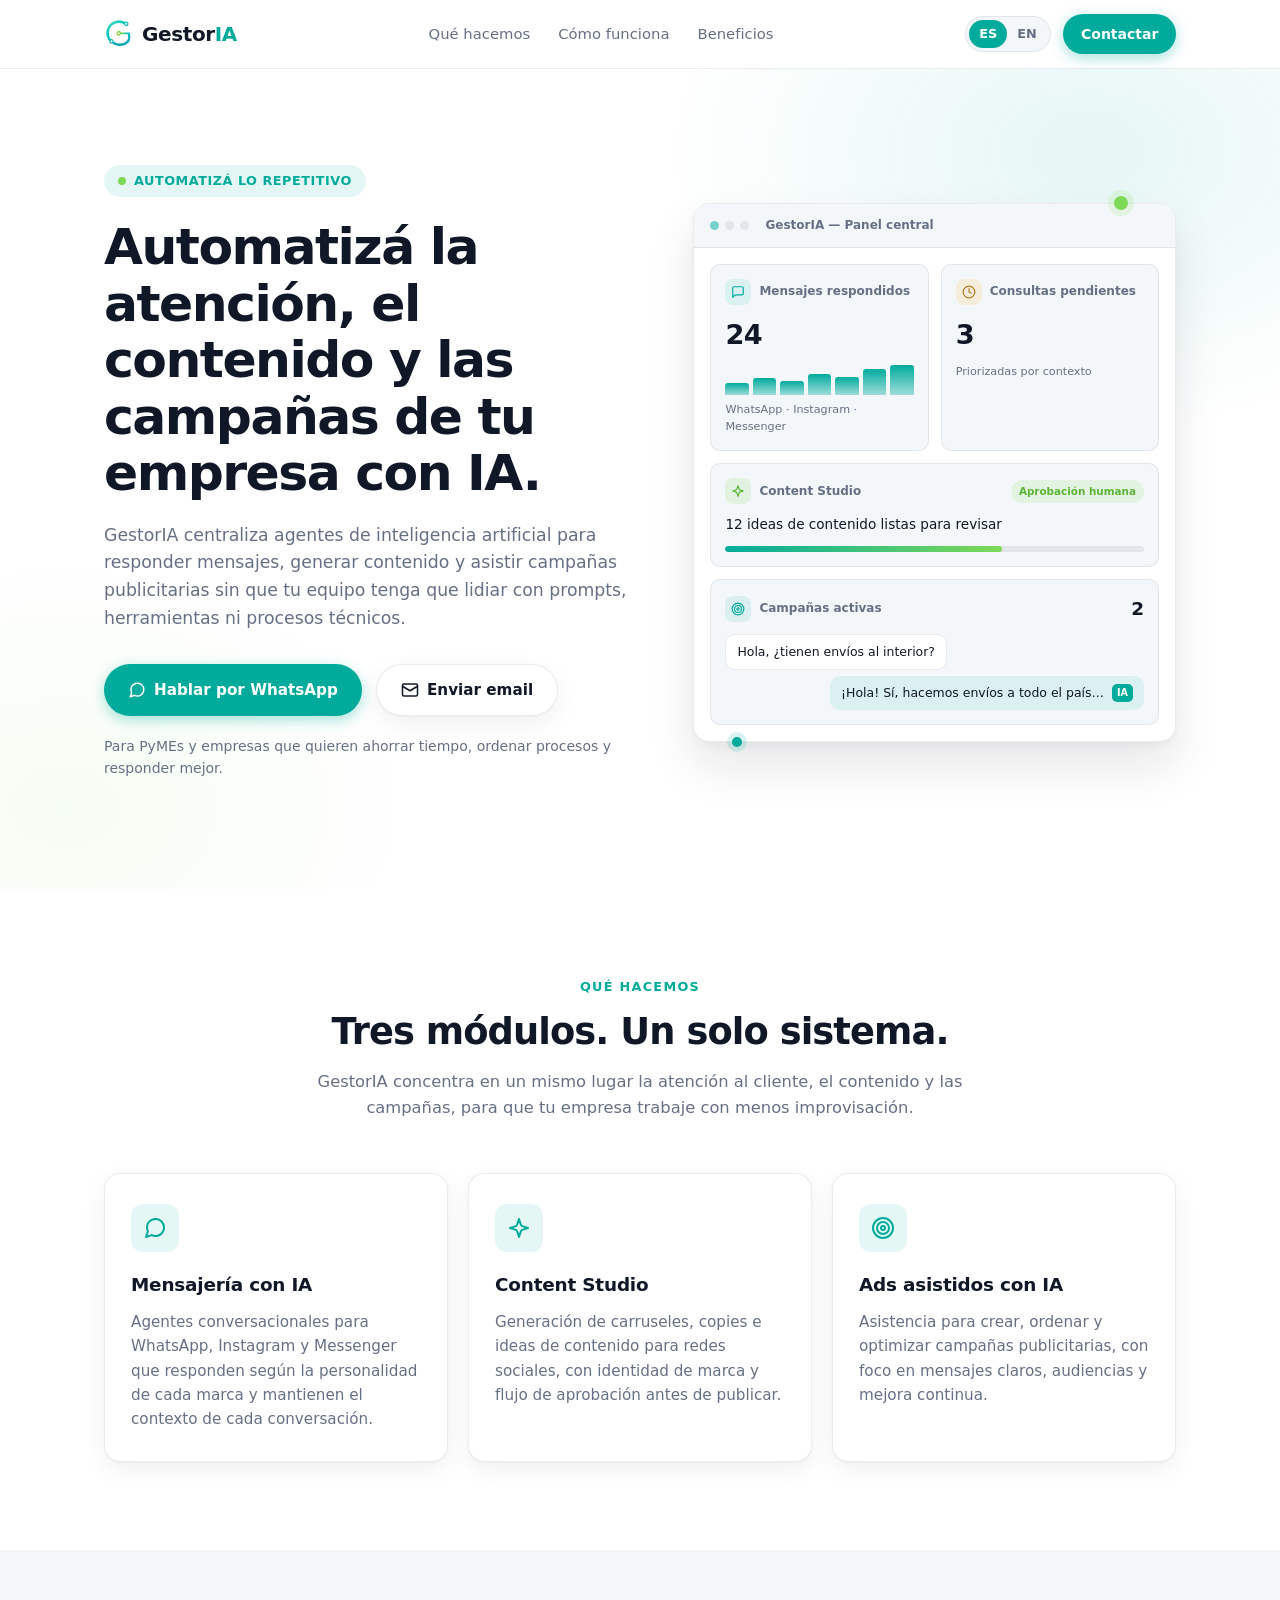
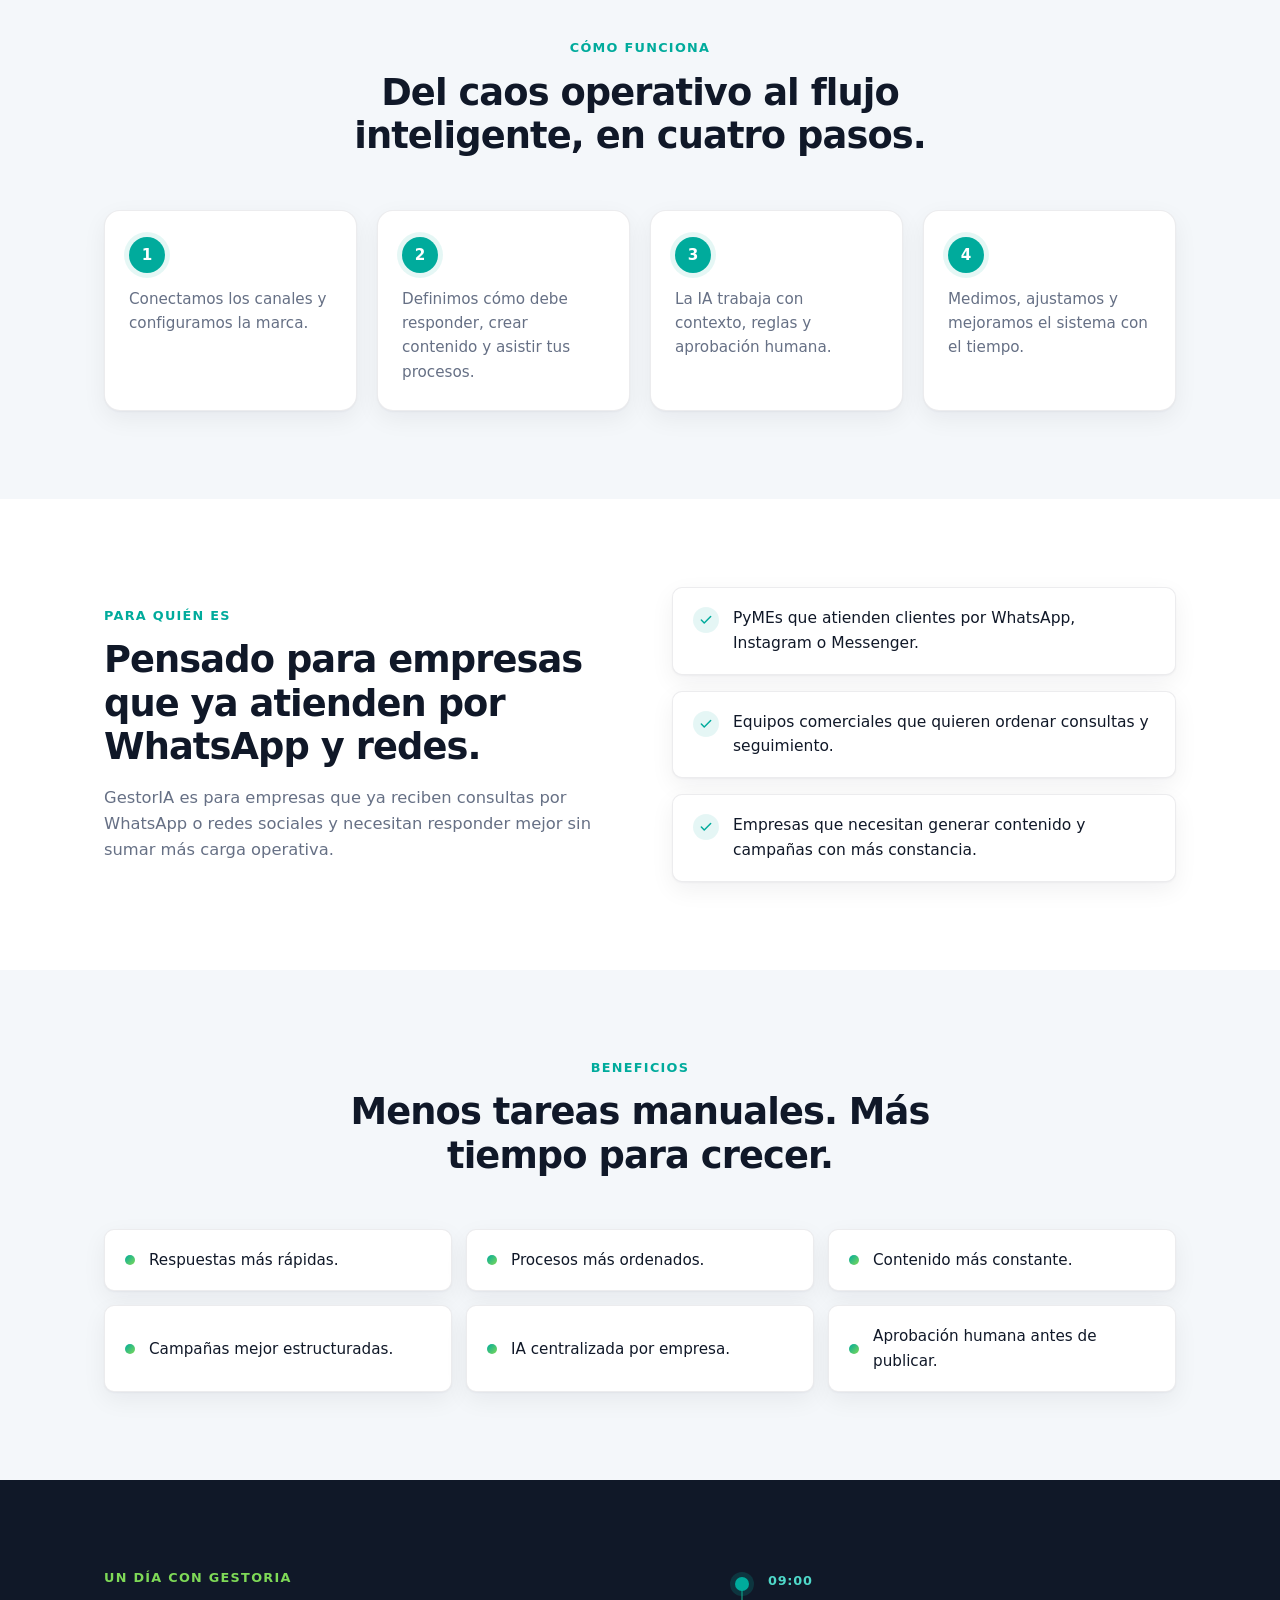
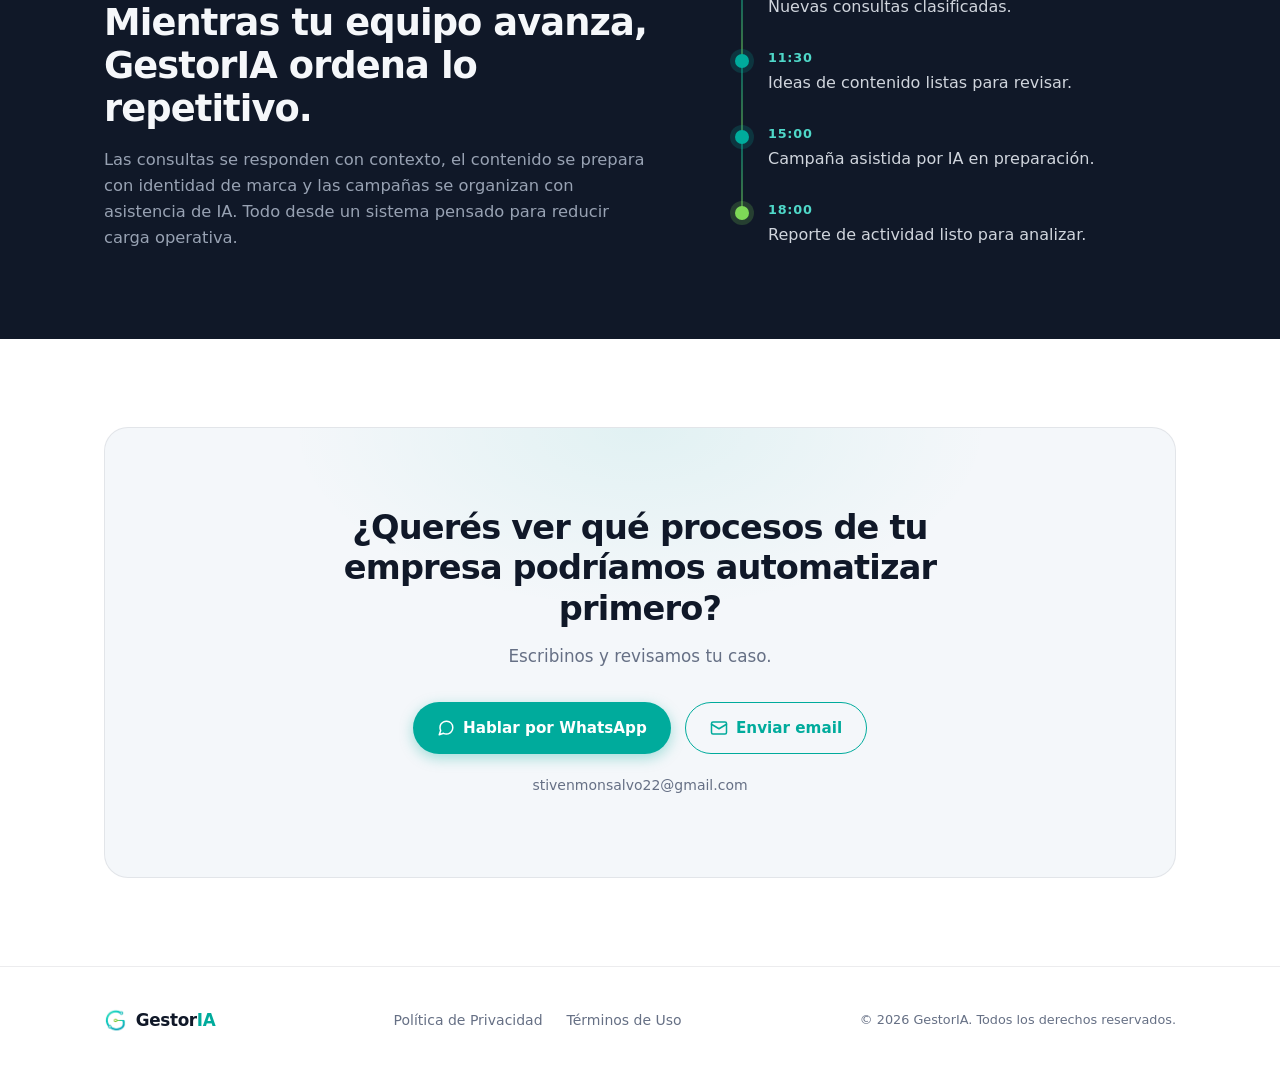
==== index.html @ f361dde5 "Add GestorIA bilingual landing page Static ES/EN site with hero dashboard mockup, three-pillar overv" ====
<!DOCTYPE html>
<html lang="es">
<head>
  <meta charset="UTF-8">
  <meta name="viewport" content="width=device-width, initial-scale=1.0">
  <meta http-equiv="Content-Security-Policy" content="default-src 'self'; script-src 'self'; style-src 'self' 'unsafe-inline' https://fonts.googleapis.com; font-src 'self' https://fonts.gstatic.com; img-src 'self' data:; connect-src 'self'; frame-ancestors 'none'; base-uri 'self'; form-action 'none'; upgrade-insecure-requests;">
  <title>GestorIA — Automatización e IA para empresas</title>
  <meta name="description" content="GestorIA centraliza agentes de inteligencia artificial para responder mensajes, generar contenido y asistir campañas publicitarias de tu empresa.">
  <meta name="color-scheme" content="light dark">
  <meta name="theme-color" content="#FFFFFF" media="(prefers-color-scheme: light)">
  <meta name="theme-color" content="#101828" media="(prefers-color-scheme: dark)">
  <meta property="og:title" content="GestorIA — Automatización e IA para empresas">
  <meta property="og:description" content="Automatizá la atención, el contenido y las campañas de tu empresa con IA.">
  <meta property="og:type" content="website">
  <link rel="icon" type="image/png" href="assets/logo-gestoria.png">
  <link rel="preconnect" href="https://fonts.googleapis.com">
  <link rel="preconnect" href="https://fonts.gstatic.com" crossorigin>
  <link rel="stylesheet" href="https://fonts.googleapis.com/css2?family=Inter:wght@400;500;600;700;800&display=swap">
  <link rel="stylesheet" href="assets/styles.css">
</head>
<body>

  <!-- ============ HEADER ============ -->
  <header class="site-header">
    <div class="container header-inner">
      <a href="#" class="brand" aria-label="GestorIA — inicio">
        <img src="assets/logo-gestoria.png" alt="" class="brand-mark" width="28" height="36">
        <span class="brand-name">Gestor<span class="brand-accent">IA</span></span>
      </a>

      <nav class="main-nav" aria-label="Principal">
        <a href="#que-hacemos" data-i18n="nav.what">Qué hacemos</a>
        <a href="#como-funciona" data-i18n="nav.how">Cómo funciona</a>
        <a href="#beneficios" data-i18n="nav.benefits">Beneficios</a>
      </nav>

      <div class="header-actions">
        <div class="lang-switch" role="group" aria-label="Idioma">
          <button type="button" class="lang-btn is-active" data-lang="es" aria-pressed="true">ES</button>
          <button type="button" class="lang-btn" data-lang="en" aria-pressed="false">EN</button>
        </div>
        <a class="btn btn-primary btn-sm" target="_blank" rel="noopener noreferrer"
           href="https://wa.me/549XXXXXXXXXX?text=Hola%20GestorIA%2C%20quiero%20automatizar%20procesos%20de%20mi%20empresa."
           data-i18n="header.cta">Contactar</a>
      </div>
    </div>
  </header>

  <main>
    <!-- ============ HERO ============ -->
    <section class="hero">
      <div class="hero-bg" aria-hidden="true"></div>
      <div class="container hero-grid">
        <div class="hero-copy">
          <p class="hero-badge">
            <span class="badge-dot" aria-hidden="true"></span>
            <span data-i18n="hero.badge">Automatizá lo repetitivo</span>
          </p>
          <h1 data-i18n="hero.title">Automatizá la atención, el contenido y las campañas de tu empresa con IA.</h1>
          <p class="hero-subtitle" data-i18n="hero.subtitle">GestorIA centraliza agentes de inteligencia artificial para responder mensajes, generar contenido y asistir campañas publicitarias sin que tu equipo tenga que lidiar con prompts, herramientas ni procesos técnicos.</p>
          <div class="hero-ctas">
            <a class="btn btn-primary" target="_blank" rel="noopener noreferrer"
               href="https://wa.me/549XXXXXXXXXX?text=Hola%20GestorIA%2C%20quiero%20automatizar%20procesos%20de%20mi%20empresa.">
              <svg class="btn-icon" viewBox="0 0 24 24" fill="none" stroke="currentColor" stroke-width="2" stroke-linecap="round" stroke-linejoin="round" aria-hidden="true"><path d="M21 11.5a8.38 8.38 0 0 1-.9 3.8 8.5 8.5 0 0 1-7.6 4.7 8.38 8.38 0 0 1-3.8-.9L3 21l1.9-5.7a8.38 8.38 0 0 1-.9-3.8 8.5 8.5 0 0 1 4.7-7.6 8.38 8.38 0 0 1 3.8-.9h.5a8.48 8.48 0 0 1 8 8v.5z"/></svg>
              <span data-i18n="hero.ctaWa">Hablar por WhatsApp</span>
            </a>
            <a class="btn btn-secondary" href="mailto:stivenmonsalvo22@gmail.com">
              <svg class="btn-icon" viewBox="0 0 24 24" fill="none" stroke="currentColor" stroke-width="2" stroke-linecap="round" stroke-linejoin="round" aria-hidden="true"><rect x="2" y="4" width="20" height="16" rx="2"/><path d="m22 7-10 6L2 7"/></svg>
              <span data-i18n="hero.ctaEmail">Enviar email</span>
            </a>
          </div>
          <p class="hero-micro" data-i18n="hero.micro">Para PyMEs y empresas que quieren ahorrar tiempo, ordenar procesos y responder mejor.</p>
        </div>

        <!-- Mockup original tipo dashboard -->
        <div class="hero-visual" aria-hidden="true">
          <div class="dashboard">
            <div class="dash-topbar">
              <span class="dash-dot"></span><span class="dash-dot"></span><span class="dash-dot"></span>
              <span class="dash-title" data-i18n="dash.title">GestorIA — Panel central</span>
            </div>
            <div class="dash-grid">
              <div class="dash-card">
                <div class="dash-card-head">
                  <span class="dash-icon dash-icon-teal">
                    <svg viewBox="0 0 24 24" fill="none" stroke="currentColor" stroke-width="2" stroke-linecap="round" stroke-linejoin="round"><path d="M21 15a2 2 0 0 1-2 2H7l-4 4V5a2 2 0 0 1 2-2h14a2 2 0 0 1 2 2z"/></svg>
                  </span>
                  <span class="dash-label" data-i18n="dash.messages">Mensajes respondidos</span>
                </div>
                <p class="dash-value">24</p>
                <div class="dash-bars">
                  <span></span><span></span><span></span><span></span><span></span><span></span><span></span>
                </div>
                <p class="dash-hint" data-i18n="dash.messagesHint">WhatsApp · Instagram · Messenger</p>
              </div>

              <div class="dash-card">
                <div class="dash-card-head">
                  <span class="dash-icon dash-icon-amber">
                    <svg viewBox="0 0 24 24" fill="none" stroke="currentColor" stroke-width="2" stroke-linecap="round" stroke-linejoin="round"><circle cx="12" cy="12" r="10"/><path d="M12 6v6l4 2"/></svg>
                  </span>
                  <span class="dash-label" data-i18n="dash.pending">Consultas pendientes</span>
                </div>
                <p class="dash-value">3</p>
                <p class="dash-hint" data-i18n="dash.pendingHint">Priorizadas por contexto</p>
              </div>

              <div class="dash-card dash-card-wide">
                <div class="dash-card-head">
                  <span class="dash-icon dash-icon-lime">
                    <svg viewBox="0 0 24 24" fill="none" stroke="currentColor" stroke-width="2" stroke-linecap="round" stroke-linejoin="round"><path d="M12 3l1.9 5.8a2 2 0 0 0 1.3 1.3L21 12l-5.8 1.9a2 2 0 0 0-1.3 1.3L12 21l-1.9-5.8a2 2 0 0 0-1.3-1.3L3 12l5.8-1.9a2 2 0 0 0 1.3-1.3z"/></svg>
                  </span>
                  <span class="dash-label">Content Studio</span>
                  <span class="dash-badge" data-i18n="dash.approval">Aprobación humana</span>
                </div>
                <p class="dash-line" data-i18n="dash.contentHint">12 ideas de contenido listas para revisar</p>
                <div class="dash-progress"><span></span></div>
              </div>

              <div class="dash-card dash-card-wide">
                <div class="dash-card-head">
                  <span class="dash-icon dash-icon-teal">
                    <svg viewBox="0 0 24 24" fill="none" stroke="currentColor" stroke-width="2" stroke-linecap="round" stroke-linejoin="round"><circle cx="12" cy="12" r="10"/><circle cx="12" cy="12" r="6"/><circle cx="12" cy="12" r="2"/></svg>
                  </span>
                  <span class="dash-label" data-i18n="dash.campaigns">Campañas activas</span>
                  <span class="dash-value-inline">2</span>
                </div>
                <div class="dash-chat">
                  <p class="chat-in" data-i18n="dash.chatIn">Hola, ¿tienen envíos al interior?</p>
                  <p class="chat-out"><span data-i18n="dash.chatOut">¡Hola! Sí, hacemos envíos a todo el país…</span> <span class="chat-tag">IA</span></p>
                </div>
              </div>
            </div>
          </div>
          <div class="hero-node hero-node-1"></div>
          <div class="hero-node hero-node-2"></div>
        </div>
      </div>
    </section>

    <!-- ============ QUÉ HACEMOS ============ -->
    <section class="section" id="que-hacemos">
      <div class="container">
        <div class="section-head reveal">
          <p class="eyebrow" data-i18n="what.eyebrow">Qué hacemos</p>
          <h2 data-i18n="what.title">Tres módulos. Un solo sistema.</h2>
          <p class="section-lead" data-i18n="what.lead">GestorIA concentra en un mismo lugar la atención al cliente, el contenido y las campañas, para que tu empresa trabaje con menos improvisación.</p>
        </div>
        <div class="cards-3">
          <article class="card reveal">
            <span class="card-icon">
              <svg viewBox="0 0 24 24" fill="none" stroke="currentColor" stroke-width="2" stroke-linecap="round" stroke-linejoin="round" aria-hidden="true"><path d="M21 11.5a8.38 8.38 0 0 1-.9 3.8 8.5 8.5 0 0 1-7.6 4.7 8.38 8.38 0 0 1-3.8-.9L3 21l1.9-5.7a8.38 8.38 0 0 1-.9-3.8 8.5 8.5 0 0 1 4.7-7.6 8.38 8.38 0 0 1 3.8-.9h.5a8.48 8.48 0 0 1 8 8v.5z"/></svg>
            </span>
            <h3 data-i18n="what.p1Title">Mensajería con IA</h3>
            <p data-i18n="what.p1Text">Agentes conversacionales para WhatsApp, Instagram y Messenger que responden según la personalidad de cada marca y mantienen el contexto de cada conversación.</p>
          </article>
          <article class="card reveal">
            <span class="card-icon">
              <svg viewBox="0 0 24 24" fill="none" stroke="currentColor" stroke-width="2" stroke-linecap="round" stroke-linejoin="round" aria-hidden="true"><path d="M12 3l1.9 5.8a2 2 0 0 0 1.3 1.3L21 12l-5.8 1.9a2 2 0 0 0-1.3 1.3L12 21l-1.9-5.8a2 2 0 0 0-1.3-1.3L3 12l5.8-1.9a2 2 0 0 0 1.3-1.3z"/></svg>
            </span>
            <h3>Content Studio</h3>
            <p data-i18n="what.p2Text">Generación de carruseles, copies e ideas de contenido para redes sociales, con identidad de marca y flujo de aprobación antes de publicar.</p>
          </article>
          <article class="card reveal">
            <span class="card-icon">
              <svg viewBox="0 0 24 24" fill="none" stroke="currentColor" stroke-width="2" stroke-linecap="round" stroke-linejoin="round" aria-hidden="true"><circle cx="12" cy="12" r="10"/><circle cx="12" cy="12" r="6"/><circle cx="12" cy="12" r="2"/></svg>
            </span>
            <h3 data-i18n="what.p3Title">Ads asistidos con IA</h3>
            <p data-i18n="what.p3Text">Asistencia para crear, ordenar y optimizar campañas publicitarias, con foco en mensajes claros, audiencias y mejora continua.</p>
          </article>
        </div>
      </div>
    </section>

    <!-- ============ CÓMO FUNCIONA ============ -->
    <section class="section section-alt" id="como-funciona">
      <div class="container">
        <div class="section-head reveal">
          <p class="eyebrow" data-i18n="how.eyebrow">Cómo funciona</p>
          <h2 data-i18n="how.title">Del caos operativo al flujo inteligente, en cuatro pasos.</h2>
        </div>
        <ol class="steps">
          <li class="step reveal">
            <span class="step-num">1</span>
            <p data-i18n="how.s1">Conectamos los canales y configuramos la marca.</p>
          </li>
          <li class="step reveal">
            <span class="step-num">2</span>
            <p data-i18n="how.s2">Definimos cómo debe responder, crear contenido y asistir tus procesos.</p>
          </li>
          <li class="step reveal">
            <span class="step-num">3</span>
            <p data-i18n="how.s3">La IA trabaja con contexto, reglas y aprobación humana.</p>
          </li>
          <li class="step reveal">
            <span class="step-num">4</span>
            <p data-i18n="how.s4">Medimos, ajustamos y mejoramos el sistema con el tiempo.</p>
          </li>
        </ol>
      </div>
    </section>

    <!-- ============ PARA QUIÉN ES ============ -->
    <section class="section" id="para-quien">
      <div class="container who-grid">
        <div class="section-head section-head-left reveal">
          <p class="eyebrow" data-i18n="who.eyebrow">Para quién es</p>
          <h2 data-i18n="who.title">Pensado para empresas que ya atienden por WhatsApp y redes.</h2>
          <p class="section-lead-left" data-i18n="who.lead">GestorIA es para empresas que ya reciben consultas por WhatsApp o redes sociales y necesitan responder mejor sin sumar más carga operativa.</p>
        </div>
        <ul class="check-list reveal">
          <li>
            <span class="check-icon" aria-hidden="true">
              <svg viewBox="0 0 24 24" fill="none" stroke="currentColor" stroke-width="2.5" stroke-linecap="round" stroke-linejoin="round"><path d="M20 6 9 17l-5-5"/></svg>
            </span>
            <span data-i18n="who.b1">PyMEs que atienden clientes por WhatsApp, Instagram o Messenger.</span>
          </li>
          <li>
            <span class="check-icon" aria-hidden="true">
              <svg viewBox="0 0 24 24" fill="none" stroke="currentColor" stroke-width="2.5" stroke-linecap="round" stroke-linejoin="round"><path d="M20 6 9 17l-5-5"/></svg>
            </span>
            <span data-i18n="who.b2">Equipos comerciales que quieren ordenar consultas y seguimiento.</span>
          </li>
          <li>
            <span class="check-icon" aria-hidden="true">
              <svg viewBox="0 0 24 24" fill="none" stroke="currentColor" stroke-width="2.5" stroke-linecap="round" stroke-linejoin="round"><path d="M20 6 9 17l-5-5"/></svg>
            </span>
            <span data-i18n="who.b3">Empresas que necesitan generar contenido y campañas con más constancia.</span>
          </li>
        </ul>
      </div>
    </section>

    <!-- ============ BENEFICIOS ============ -->
    <section class="section section-alt" id="beneficios">
      <div class="container">
        <div class="section-head reveal">
          <p class="eyebrow" data-i18n="ben.eyebrow">Beneficios</p>
          <h2 data-i18n="ben.title">Menos tareas manuales. Más tiempo para crecer.</h2>
        </div>
        <div class="benefits-grid">
          <div class="benefit reveal"><span class="benefit-dot"></span><p data-i18n="ben.b1">Respuestas más rápidas.</p></div>
          <div class="benefit reveal"><span class="benefit-dot"></span><p data-i18n="ben.b2">Procesos más ordenados.</p></div>
          <div class="benefit reveal"><span class="benefit-dot"></span><p data-i18n="ben.b3">Contenido más constante.</p></div>
          <div class="benefit reveal"><span class="benefit-dot"></span><p data-i18n="ben.b4">Campañas mejor estructuradas.</p></div>
          <div class="benefit reveal"><span class="benefit-dot"></span><p data-i18n="ben.b5">IA centralizada por empresa.</p></div>
          <div class="benefit reveal"><span class="benefit-dot"></span><p data-i18n="ben.b6">Aprobación humana antes de publicar.</p></div>
        </div>
      </div>
    </section>

    <!-- ============ UN DÍA CON GESTORIA ============ -->
    <section class="section section-dark" id="un-dia">
      <div class="container day-grid">
        <div class="section-head section-head-left reveal">
          <p class="eyebrow eyebrow-light" data-i18n="day.eyebrow">Un día con GestorIA</p>
          <h2 data-i18n="day.title">Mientras tu equipo avanza, GestorIA ordena lo repetitivo.</h2>
          <p class="section-lead-left" data-i18n="day.text">Las consultas se responden con contexto, el contenido se prepara con identidad de marca y las campañas se organizan con asistencia de IA. Todo desde un sistema pensado para reducir carga operativa.</p>
        </div>
        <ol class="timeline reveal">
          <li class="timeline-item">
            <span class="timeline-node" aria-hidden="true"></span>
            <span class="timeline-time">09:00</span>
            <p data-i18n="day.t1">Nuevas consultas clasificadas.</p>
          </li>
          <li class="timeline-item">
            <span class="timeline-node" aria-hidden="true"></span>
            <span class="timeline-time">11:30</span>
            <p data-i18n="day.t2">Ideas de contenido listas para revisar.</p>
          </li>
          <li class="timeline-item">
            <span class="timeline-node" aria-hidden="true"></span>
            <span class="timeline-time">15:00</span>
            <p data-i18n="day.t3">Campaña asistida por IA en preparación.</p>
          </li>
          <li class="timeline-item">
            <span class="timeline-node timeline-node-lime" aria-hidden="true"></span>
            <span class="timeline-time">18:00</span>
            <p data-i18n="day.t4">Reporte de actividad listo para analizar.</p>
          </li>
        </ol>
      </div>
    </section>

    <!-- ============ CONTACTO ============ -->
    <section class="section" id="contacto">
      <div class="container">
        <div class="contact-card reveal">
          <h2 data-i18n="contact.title">¿Querés ver qué procesos de tu empresa podríamos automatizar primero?</h2>
          <p class="contact-text" data-i18n="contact.text">Escribinos y revisamos tu caso.</p>
          <div class="hero-ctas contact-ctas">
            <a class="btn btn-primary" target="_blank" rel="noopener noreferrer"
               href="https://wa.me/549XXXXXXXXXX?text=Hola%20GestorIA%2C%20quiero%20automatizar%20procesos%20de%20mi%20empresa.">
              <svg class="btn-icon" viewBox="0 0 24 24" fill="none" stroke="currentColor" stroke-width="2" stroke-linecap="round" stroke-linejoin="round" aria-hidden="true"><path d="M21 11.5a8.38 8.38 0 0 1-.9 3.8 8.5 8.5 0 0 1-7.6 4.7 8.38 8.38 0 0 1-3.8-.9L3 21l1.9-5.7a8.38 8.38 0 0 1-.9-3.8 8.5 8.5 0 0 1 4.7-7.6 8.38 8.38 0 0 1 3.8-.9h.5a8.48 8.48 0 0 1 8 8v.5z"/></svg>
              <span data-i18n="contact.wa">Hablar por WhatsApp</span>
            </a>
            <a class="btn btn-outline" href="mailto:stivenmonsalvo22@gmail.com">
              <svg class="btn-icon" viewBox="0 0 24 24" fill="none" stroke="currentColor" stroke-width="2" stroke-linecap="round" stroke-linejoin="round" aria-hidden="true"><rect x="2" y="4" width="20" height="16" rx="2"/><path d="m22 7-10 6L2 7"/></svg>
              <span data-i18n="contact.email">Enviar email</span>
            </a>
          </div>
          <p class="contact-mail">stivenmonsalvo22@gmail.com</p>
        </div>
      </div>
    </section>
  </main>

  <!-- ============ FOOTER ============ -->
  <footer class="site-footer">
    <div class="container footer-inner">
      <a href="#" class="brand brand-footer" aria-label="GestorIA — inicio">
        <img src="assets/logo-gestoria.png" alt="" class="brand-mark" width="22" height="28">
        <span class="brand-name">Gestor<span class="brand-accent">IA</span></span>
      </a>
      <nav class="footer-links" aria-label="Legal">
        <a href="privacidad/" data-i18n="footer.privacy" data-href-es="privacidad/" data-href-en="privacy/">Política de Privacidad</a>
        <a href="terminos/" data-i18n="footer.terms" data-href-es="terminos/" data-href-en="terms/">Términos de Uso</a>
      </nav>
      <p class="footer-copy">© <span id="year">2026</span> GestorIA. <span data-i18n="footer.rights">Todos los derechos reservados.</span></p>
    </div>
  </footer>

  <script src="assets/script.js"></script>
</body>
</html>
---- assets/styles.css ----
/* ==========================================================================
   GestorIA — Landing
   Colores de marca:
   Turquesa IA #00AB9C · Azul noche #101828 · Verde lima #7ED957
   Blanco #FFFFFF · Gris tecnológico #F4F7FA · Gris medio #667085
   ========================================================================== */

:root {
  --teal: #00AB9C;
  --teal-strong: #00958A;
  --teal-soft: rgba(0, 171, 156, 0.10);
  --night: #101828;
  --lime: #7ED957;
  --white: #FFFFFF;
  --gray-tech: #F4F7FA;
  --gray-mid: #667085;

  --bg: var(--white);
  --bg-alt: var(--gray-tech);
  --surface: var(--white);
  --surface-raised: var(--white);
  --text: var(--night);
  --text-secondary: var(--gray-mid);
  --border: rgba(16, 24, 40, 0.08);
  --shadow: 0 1px 2px rgba(16, 24, 40, 0.04), 0 8px 24px rgba(16, 24, 40, 0.06);
  --shadow-lg: 0 4px 8px rgba(16, 24, 40, 0.04), 0 24px 48px rgba(16, 24, 40, 0.10);
  --header-bg: rgba(255, 255, 255, 0.85);

  --radius: 16px;
  --radius-sm: 10px;
  --font: "Inter", ui-sans-serif, system-ui, -apple-system, BlinkMacSystemFont, "Segoe UI", sans-serif;
}

@media (prefers-color-scheme: dark) {
  :root {
    --bg: #0C1220;
    --bg-alt: #101828;
    --surface: #16203A;
    --surface-raised: #1A2542;
    --text: #F5F7FA;
    --text-secondary: #98A2B3;
    --border: rgba(255, 255, 255, 0.08);
    --shadow: 0 1px 2px rgba(0, 0, 0, 0.3), 0 8px 24px rgba(0, 0, 0, 0.35);
    --shadow-lg: 0 4px 8px rgba(0, 0, 0, 0.3), 0 24px 48px rgba(0, 0, 0, 0.45);
    --header-bg: rgba(12, 18, 32, 0.85);
    --teal-soft: rgba(0, 171, 156, 0.16);
  }
}

/* ============ Reset ============ */
*, *::before, *::after { box-sizing: border-box; }
html { scroll-behavior: smooth; }
body {
  margin: 0;
  font-family: var(--font);
  font-size: 16px;
  line-height: 1.6;
  color: var(--text);
  background: var(--bg);
  -webkit-font-smoothing: antialiased;
  text-rendering: optimizeLegibility;
}
img { max-width: 100%; display: block; }
a { color: inherit; }
h1, h2, h3, p, ul, ol { margin: 0; }
ul, ol { padding: 0; list-style: none; }
button { font: inherit; }

.container {
  width: 100%;
  max-width: 1120px;
  margin: 0 auto;
  padding: 0 24px;
}

/* ============ Header ============ */
.site-header {
  position: sticky;
  top: 0;
  z-index: 50;
  background: var(--header-bg);
  -webkit-backdrop-filter: blur(12px);
  backdrop-filter: blur(12px);
  border-bottom: 1px solid var(--border);
}
.header-inner {
  display: flex;
  align-items: center;
  justify-content: space-between;
  gap: 16px;
  height: 68px;
}
.brand {
  display: inline-flex;
  align-items: center;
  gap: 10px;
  text-decoration: none;
}
.brand-mark { height: 36px; width: auto; }
.brand-footer .brand-mark { height: 28px; }
.brand-name {
  font-size: 1.25rem;
  font-weight: 800;
  letter-spacing: -0.02em;
  color: var(--text);
}
.brand-accent { color: var(--teal); }

.main-nav {
  display: none;
  gap: 28px;
}
.main-nav a {
  text-decoration: none;
  font-size: 0.925rem;
  font-weight: 500;
  color: var(--text-secondary);
  transition: color 0.2s ease;
}
.main-nav a:hover { color: var(--teal); }

.header-actions {
  display: flex;
  align-items: center;
  gap: 12px;
}

.lang-switch {
  display: inline-flex;
  border: 1px solid var(--border);
  border-radius: 999px;
  padding: 3px;
  background: var(--bg-alt);
}
.lang-btn {
  border: 0;
  background: transparent;
  color: var(--text-secondary);
  font-size: 0.8rem;
  font-weight: 600;
  padding: 4px 10px;
  border-radius: 999px;
  cursor: pointer;
  transition: background 0.2s ease, color 0.2s ease;
}
.lang-btn.is-active {
  background: var(--teal);
  color: #fff;
}
.lang-btn:not(.is-active):hover { color: var(--text); }

/* ============ Botones ============ */
.btn {
  display: inline-flex;
  align-items: center;
  justify-content: center;
  gap: 8px;
  padding: 13px 24px;
  border-radius: 999px;
  font-size: 0.95rem;
  font-weight: 600;
  text-decoration: none;
  transition: transform 0.2s ease, box-shadow 0.2s ease, background 0.2s ease, border-color 0.2s ease;
  will-change: transform;
}
.btn-icon { width: 18px; height: 18px; flex: none; }
.btn-sm { padding: 9px 18px; font-size: 0.875rem; }

.btn-primary {
  background: var(--teal);
  color: #fff;
  box-shadow: 0 4px 14px rgba(0, 171, 156, 0.35);
}
.btn-primary:hover {
  background: var(--teal-strong);
  transform: translateY(-2px);
  box-shadow: 0 8px 22px rgba(0, 171, 156, 0.42);
}
.btn-primary:active { transform: translateY(0); }

.btn-secondary {
  background: var(--surface);
  color: var(--text);
  border: 1px solid var(--border);
  box-shadow: var(--shadow);
}
.btn-secondary:hover {
  transform: translateY(-2px);
  border-color: var(--teal);
  color: var(--teal);
}

.btn-outline {
  background: transparent;
  color: var(--teal);
  border: 1.5px solid var(--teal);
}
.btn-outline:hover {
  background: var(--teal-soft);
  transform: translateY(-2px);
}

/* ============ Hero ============ */
.hero {
  position: relative;
  overflow: hidden;
  padding: 72px 0 88px;
}
.hero-bg {
  position: absolute;
  inset: 0;
  pointer-events: none;
  background:
    radial-gradient(600px 400px at 85% 10%, rgba(0, 171, 156, 0.10), transparent 70%),
    radial-gradient(500px 360px at 5% 90%, rgba(126, 217, 87, 0.07), transparent 70%);
}
.hero-grid {
  position: relative;
  display: grid;
  gap: 56px;
  align-items: center;
}
.hero-badge {
  display: inline-flex;
  align-items: center;
  gap: 8px;
  padding: 6px 14px;
  border-radius: 999px;
  background: var(--teal-soft);
  color: var(--teal);
  font-size: 0.8rem;
  font-weight: 600;
  letter-spacing: 0.04em;
  text-transform: uppercase;
  margin-bottom: 22px;
}
.badge-dot {
  width: 8px;
  height: 8px;
  border-radius: 50%;
  background: var(--lime);
  animation: pulse 2.4s ease-in-out infinite;
}
@keyframes pulse {
  0%, 100% { box-shadow: 0 0 0 0 rgba(126, 217, 87, 0.5); }
  50% { box-shadow: 0 0 0 6px rgba(126, 217, 87, 0); }
}

.hero h1 {
  font-size: clamp(2rem, 4.6vw, 3.15rem);
  font-weight: 800;
  line-height: 1.12;
  letter-spacing: -0.03em;
}
.hero-subtitle {
  margin-top: 20px;
  font-size: 1.08rem;
  color: var(--text-secondary);
  max-width: 56ch;
}
.hero-ctas {
  display: flex;
  flex-wrap: wrap;
  gap: 14px;
  margin-top: 32px;
}
.hero-micro {
  margin-top: 18px;
  font-size: 0.875rem;
  color: var(--text-secondary);
}

/* ---- Dashboard mockup ---- */
.hero-visual {
  position: relative;
  animation: floatIn 0.9s ease both 0.15s;
}
@keyframes floatIn {
  from { opacity: 0; transform: translateY(24px); }
  to { opacity: 1; transform: translateY(0); }
}
.dashboard {
  background: var(--surface);
  border: 1px solid var(--border);
  border-radius: var(--radius);
  box-shadow: var(--shadow-lg);
  overflow: hidden;
}
.dash-topbar {
  display: flex;
  align-items: center;
  gap: 6px;
  padding: 12px 16px;
  border-bottom: 1px solid var(--border);
  background: var(--bg-alt);
}
.dash-dot {
  width: 9px;
  height: 9px;
  border-radius: 50%;
  background: var(--border);
}
.dash-dot:first-child { background: rgba(0, 171, 156, 0.5); }
.dash-title {
  margin-left: 10px;
  font-size: 0.75rem;
  font-weight: 600;
  color: var(--text-secondary);
}
.dash-grid {
  display: grid;
  grid-template-columns: 1fr 1fr;
  gap: 12px;
  padding: 16px;
}
.dash-card {
  background: var(--bg-alt);
  border: 1px solid var(--border);
  border-radius: var(--radius-sm);
  padding: 14px;
}
.dash-card-wide { grid-column: 1 / -1; }
.dash-card-head {
  display: flex;
  align-items: center;
  gap: 8px;
}
.dash-icon {
  width: 26px;
  height: 26px;
  flex: none;
  display: inline-flex;
  align-items: center;
  justify-content: center;
  border-radius: 8px;
}
.dash-icon svg { width: 14px; height: 14px; }
.dash-icon-teal { background: var(--teal-soft); color: var(--teal); }
.dash-icon-lime { background: rgba(126, 217, 87, 0.15); color: #5CB338; }
.dash-icon-amber { background: rgba(247, 178, 45, 0.14); color: #B7791F; }
.dash-label {
  font-size: 0.75rem;
  font-weight: 600;
  color: var(--text-secondary);
}
.dash-value {
  font-size: 1.7rem;
  font-weight: 800;
  letter-spacing: -0.02em;
  margin-top: 8px;
}
.dash-value-inline {
  margin-left: auto;
  font-size: 1.15rem;
  font-weight: 800;
}
.dash-hint {
  font-size: 0.7rem;
  color: var(--text-secondary);
  margin-top: 6px;
}
.dash-line {
  font-size: 0.85rem;
  margin-top: 10px;
}
.dash-bars {
  display: flex;
  align-items: flex-end;
  gap: 4px;
  height: 30px;
  margin-top: 8px;
}
.dash-bars span {
  flex: 1;
  border-radius: 3px 3px 0 0;
  background: linear-gradient(180deg, var(--teal), rgba(0, 171, 156, 0.35));
}
.dash-bars span:nth-child(1) { height: 40%; }
.dash-bars span:nth-child(2) { height: 55%; }
.dash-bars span:nth-child(3) { height: 45%; }
.dash-bars span:nth-child(4) { height: 70%; }
.dash-bars span:nth-child(5) { height: 60%; }
.dash-bars span:nth-child(6) { height: 85%; }
.dash-bars span:nth-child(7) { height: 100%; }
.dash-badge {
  margin-left: auto;
  font-size: 0.65rem;
  font-weight: 700;
  color: #5CB338;
  background: rgba(126, 217, 87, 0.15);
  padding: 3px 8px;
  border-radius: 999px;
  white-space: nowrap;
}
.dash-progress {
  height: 6px;
  border-radius: 999px;
  background: var(--border);
  margin-top: 10px;
  overflow: hidden;
}
.dash-progress span {
  display: block;
  width: 66%;
  height: 100%;
  border-radius: inherit;
  background: linear-gradient(90deg, var(--teal), var(--lime));
}
.dash-chat {
  margin-top: 10px;
  display: grid;
  gap: 6px;
}
.dash-chat p {
  font-size: 0.78rem;
  padding: 7px 11px;
  border-radius: 10px;
  max-width: 85%;
}
.chat-in {
  background: var(--surface-raised);
  border: 1px solid var(--border);
  justify-self: start;
}
.chat-out {
  background: var(--teal-soft);
  color: var(--text);
  justify-self: end;
}
.chat-tag {
  display: inline-block;
  font-size: 0.6rem;
  font-weight: 800;
  color: #fff;
  background: var(--teal);
  border-radius: 5px;
  padding: 1px 5px;
  vertical-align: middle;
  margin-left: 4px;
}

.hero-node {
  position: absolute;
  border-radius: 50%;
  pointer-events: none;
}
/* Nodos anclados al borde de la tarjeta: mitad adentro, mitad afuera */
.hero-node-1 {
  width: 14px;
  height: 14px;
  background: var(--lime);
  top: -7px;
  right: 10%;
  box-shadow: 0 0 0 6px rgba(126, 217, 87, 0.15);
}
.hero-node-2 {
  width: 10px;
  height: 10px;
  background: var(--teal);
  bottom: -5px;
  left: 8%;
  box-shadow: 0 0 0 5px rgba(0, 171, 156, 0.15);
}

/* ============ Secciones ============ */
.section { padding: 88px 0; }
.section-alt { background: var(--bg-alt); }
.section-head {
  max-width: 680px;
  margin: 0 auto 52px;
  text-align: center;
}
.section-head-left {
  text-align: left;
  margin: 0;
}
.eyebrow {
  font-size: 0.8rem;
  font-weight: 700;
  letter-spacing: 0.1em;
  text-transform: uppercase;
  color: var(--teal);
  margin-bottom: 12px;
}
.section-head h2 {
  font-size: clamp(1.6rem, 3.4vw, 2.3rem);
  font-weight: 800;
  letter-spacing: -0.025em;
  line-height: 1.18;
}
.section-lead,
.section-lead-left {
  margin-top: 16px;
  color: var(--text-secondary);
  font-size: 1.02rem;
}

/* ---- Qué hacemos ---- */
.cards-3 {
  display: grid;
  gap: 20px;
}
.card {
  background: var(--surface);
  border: 1px solid var(--border);
  border-radius: var(--radius);
  padding: 30px 26px;
  box-shadow: var(--shadow);
  transition: transform 0.25s ease, box-shadow 0.25s ease, border-color 0.25s ease;
}
.card:hover {
  transform: translateY(-5px);
  box-shadow: var(--shadow-lg);
  border-color: rgba(0, 171, 156, 0.35);
}
.card-icon {
  display: inline-flex;
  align-items: center;
  justify-content: center;
  width: 48px;
  height: 48px;
  border-radius: 12px;
  background: var(--teal-soft);
  color: var(--teal);
  margin-bottom: 18px;
}
.card-icon svg { width: 24px; height: 24px; }
.card h3 {
  font-size: 1.15rem;
  font-weight: 700;
  letter-spacing: -0.01em;
  margin-bottom: 10px;
}
.card p {
  color: var(--text-secondary);
  font-size: 0.95rem;
}

/* ---- Cómo funciona ---- */
.steps {
  display: grid;
  gap: 20px;
  counter-reset: step;
}
.step {
  position: relative;
  background: var(--surface);
  border: 1px solid var(--border);
  border-radius: var(--radius);
  padding: 26px 24px;
  box-shadow: var(--shadow);
  transition: transform 0.25s ease, box-shadow 0.25s ease;
}
.step:hover { transform: translateY(-4px); box-shadow: var(--shadow-lg); }
.step-num {
  display: inline-flex;
  align-items: center;
  justify-content: center;
  width: 36px;
  height: 36px;
  border-radius: 50%;
  background: var(--teal);
  color: #fff;
  font-weight: 800;
  font-size: 0.95rem;
  margin-bottom: 14px;
  box-shadow: 0 0 0 5px var(--teal-soft);
}
.step p {
  font-size: 0.95rem;
  color: var(--text-secondary);
}

/* ---- Para quién es ---- */
.who-grid {
  display: grid;
  gap: 40px;
  align-items: center;
}
.check-list {
  display: grid;
  gap: 16px;
}
.check-list li {
  display: flex;
  align-items: flex-start;
  gap: 14px;
  background: var(--surface);
  border: 1px solid var(--border);
  border-radius: var(--radius-sm);
  padding: 18px 20px;
  box-shadow: var(--shadow);
  font-size: 0.97rem;
  transition: transform 0.25s ease, border-color 0.25s ease;
}
.check-list li:hover {
  transform: translateX(4px);
  border-color: rgba(0, 171, 156, 0.35);
}
.check-icon {
  flex: none;
  display: inline-flex;
  align-items: center;
  justify-content: center;
  width: 26px;
  height: 26px;
  border-radius: 50%;
  background: var(--teal-soft);
  color: var(--teal);
  margin-top: 1px;
}
.check-icon svg { width: 14px; height: 14px; }

/* ---- Beneficios ---- */
.benefits-grid {
  display: grid;
  gap: 14px;
}
.benefit {
  display: flex;
  align-items: center;
  gap: 14px;
  background: var(--surface);
  border: 1px solid var(--border);
  border-radius: var(--radius-sm);
  padding: 18px 20px;
  box-shadow: var(--shadow);
  transition: transform 0.25s ease, border-color 0.25s ease;
}
.benefit:hover {
  transform: translateY(-3px);
  border-color: rgba(0, 171, 156, 0.35);
}
.benefit-dot {
  flex: none;
  width: 10px;
  height: 10px;
  border-radius: 50%;
  background: linear-gradient(135deg, var(--teal), var(--lime));
}
.benefit p {
  font-size: 0.95rem;
  font-weight: 500;
}

/* ---- Un día con GestorIA ---- */
.section-dark {
  background: var(--night);
  color: #F5F7FA;
}
.section-dark .section-lead-left { color: #98A2B3; }
.eyebrow-light { color: var(--lime); }
.day-grid {
  display: grid;
  gap: 48px;
  align-items: center;
}
.timeline {
  position: relative;
  display: grid;
  gap: 28px;
}
.timeline-item {
  position: relative;
  padding-left: 42px;
}
/* Segmento de línea entre cada nodo y el siguiente (no sigue después del último) */
.timeline-item:not(:last-child)::before {
  content: "";
  position: absolute;
  left: 15px;
  top: 13px;
  bottom: -41px;
  width: 2px;
  background: linear-gradient(180deg, var(--teal), var(--lime));
  opacity: 0.5;
}
.timeline-node {
  position: absolute;
  left: 9px;
  top: 6px;
  width: 14px;
  height: 14px;
  border-radius: 50%;
  background: var(--teal);
  box-shadow: 0 0 0 5px rgba(0, 171, 156, 0.2);
}
.timeline-node-lime {
  background: var(--lime);
  box-shadow: 0 0 0 5px rgba(126, 217, 87, 0.2);
}
.timeline-time {
  display: block;
  font-size: 0.8rem;
  font-weight: 700;
  letter-spacing: 0.06em;
  color: var(--teal);
}
.section-dark .timeline-time { color: #4FD8C9; }
.timeline-item p {
  margin-top: 2px;
  font-size: 1rem;
  color: #D0D5DD;
}

/* ---- Contacto ---- */
.contact-card {
  background: var(--bg-alt);
  border: 1px solid var(--border);
  border-radius: 24px;
  padding: 64px 32px;
  text-align: center;
  position: relative;
  overflow: hidden;
}
.contact-card::before {
  content: "";
  position: absolute;
  inset: 0;
  pointer-events: none;
  background: radial-gradient(500px 260px at 50% 0%, rgba(0, 171, 156, 0.08), transparent 70%);
}
.contact-card h2 {
  position: relative;
  font-size: clamp(1.5rem, 3vw, 2.1rem);
  font-weight: 800;
  letter-spacing: -0.025em;
  line-height: 1.2;
  max-width: 640px;
  margin: 0 auto;
}
.contact-text {
  position: relative;
  margin-top: 14px;
  color: var(--text-secondary);
  font-size: 1.05rem;
}
.contact-ctas {
  position: relative;
  justify-content: center;
}
.contact-mail {
  position: relative;
  margin-top: 20px;
  font-size: 0.875rem;
  color: var(--text-secondary);
}

/* ============ Footer ============ */
.site-footer {
  border-top: 1px solid var(--border);
  padding: 40px 0;
  background: var(--bg);
}
.footer-inner {
  display: flex;
  flex-direction: column;
  align-items: center;
  gap: 18px;
  text-align: center;
}
.brand-footer .brand-name { font-size: 1.05rem; }
.footer-links {
  display: flex;
  gap: 24px;
}
.footer-links a {
  font-size: 0.875rem;
  color: var(--text-secondary);
  text-decoration: none;
  transition: color 0.2s ease;
}
.footer-links a:hover { color: var(--teal); }
.footer-copy {
  font-size: 0.8rem;
  color: var(--text-secondary);
}

/* ============ Animaciones de scroll ============ */
.reveal {
  opacity: 0;
  transform: translateY(18px);
  transition: opacity 0.6s ease, transform 0.6s ease;
}
.reveal.is-visible {
  opacity: 1;
  transform: none;
}

@media (prefers-reduced-motion: reduce) {
  html { scroll-behavior: auto; }
  *, *::before, *::after {
    animation-duration: 0.01ms !important;
    animation-iteration-count: 1 !important;
    transition-duration: 0.01ms !important;
  }
  .reveal { opacity: 1; transform: none; }
}

/* ============ Páginas legales ============ */
.legal-main {
  padding: 64px 0 88px;
}
.legal-main .container { max-width: 760px; }
.legal-main h1 {
  font-size: clamp(1.8rem, 4vw, 2.5rem);
  font-weight: 800;
  letter-spacing: -0.03em;
  margin-bottom: 10px;
}
.legal-updated {
  color: var(--text-secondary);
  font-size: 0.875rem;
  margin-bottom: 32px;
}
.legal-notice {
  background: var(--teal-soft);
  border: 1px solid rgba(0, 171, 156, 0.3);
  border-radius: var(--radius-sm);
  padding: 16px 20px;
  font-weight: 600;
  color: var(--teal-strong);
  margin-bottom: 40px;
}
@media (prefers-color-scheme: dark) {
  .legal-notice { color: #4FD8C9; }
}
.legal-section { margin-bottom: 32px; }
.legal-section h2 {
  font-size: 1.2rem;
  font-weight: 700;
  letter-spacing: -0.01em;
  margin-bottom: 8px;
}
.legal-section p {
  color: var(--text-secondary);
  font-size: 0.97rem;
}
.legal-lang-link {
  display: inline-block;
  margin-bottom: 28px;
  font-size: 0.875rem;
  font-weight: 600;
  color: var(--teal);
  text-decoration: none;
}
.legal-lang-link:hover { text-decoration: underline; }

/* ============ Responsive ============ */
@media (min-width: 640px) {
  .benefits-grid { grid-template-columns: repeat(2, 1fr); }
  .steps { grid-template-columns: repeat(2, 1fr); }
  .footer-inner {
    flex-direction: row;
    justify-content: space-between;
    text-align: left;
  }
}

@media (min-width: 900px) {
  .main-nav { display: flex; }
  .hero { padding: 96px 0 110px; }
  .hero-grid { grid-template-columns: 1.05fr 0.95fr; }
  .cards-3 { grid-template-columns: repeat(3, 1fr); }
  .steps { grid-template-columns: repeat(4, 1fr); }
  .benefits-grid { grid-template-columns: repeat(3, 1fr); }
  .who-grid { grid-template-columns: 1fr 1fr; gap: 64px; }
  .day-grid { grid-template-columns: 1.1fr 0.9fr; gap: 72px; }
  .contact-card { padding: 80px 64px; }
}

@media (max-width: 480px) {
  .header-actions .btn-sm { padding: 8px 14px; }
  .hero { padding: 48px 0 64px; }
  .hero-ctas .btn { width: 100%; }
}
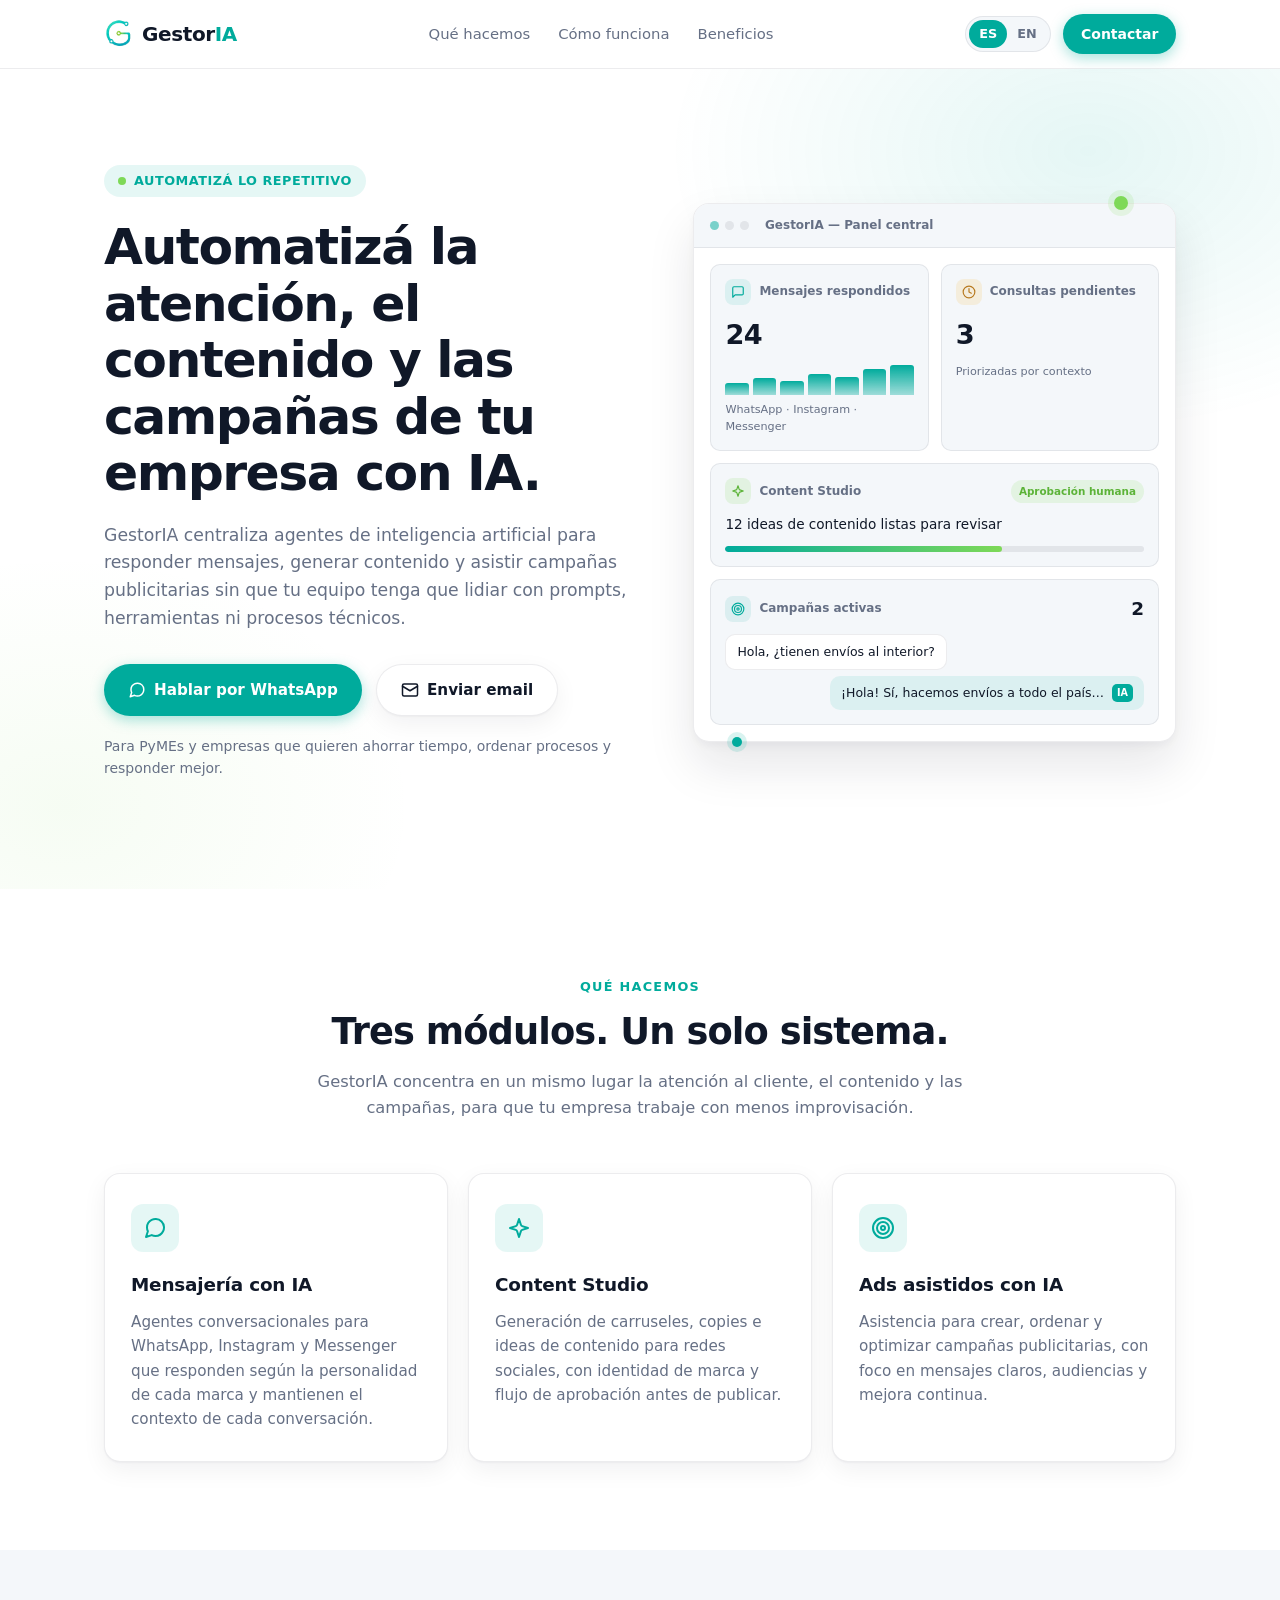
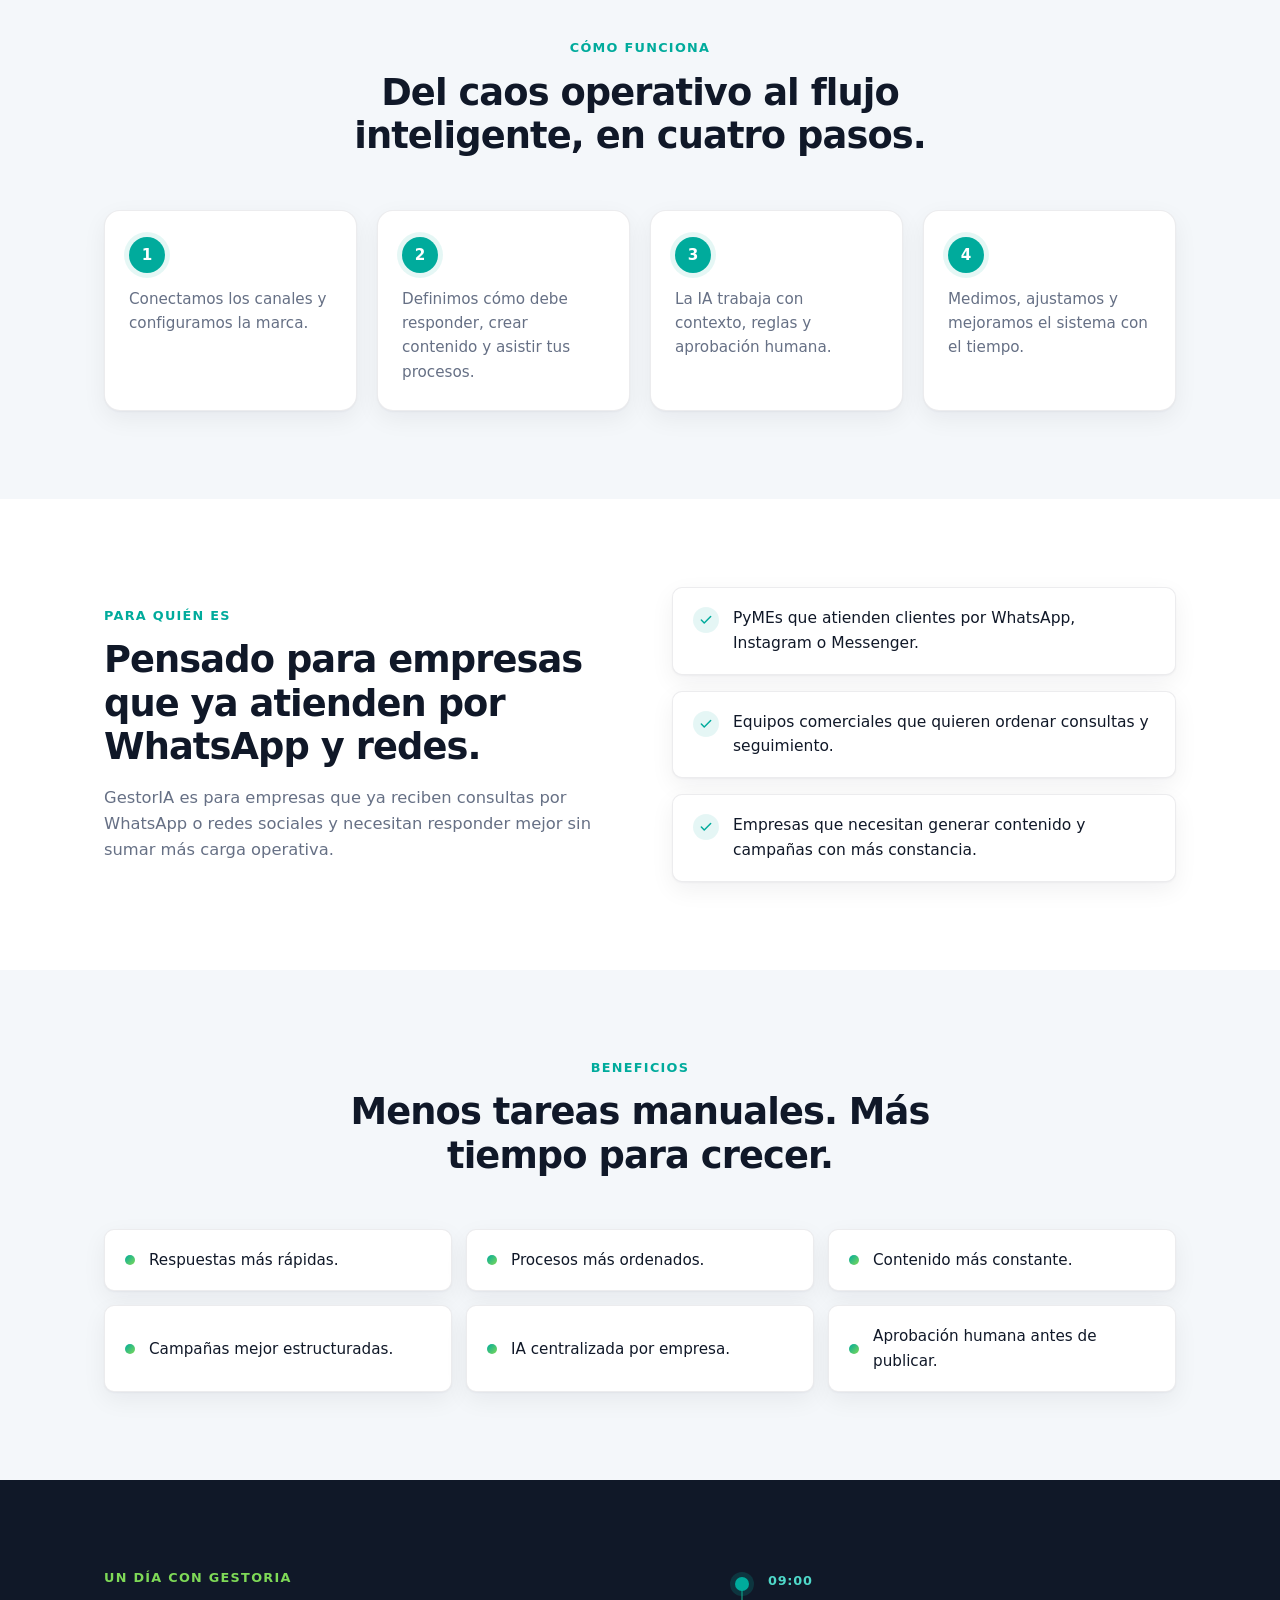
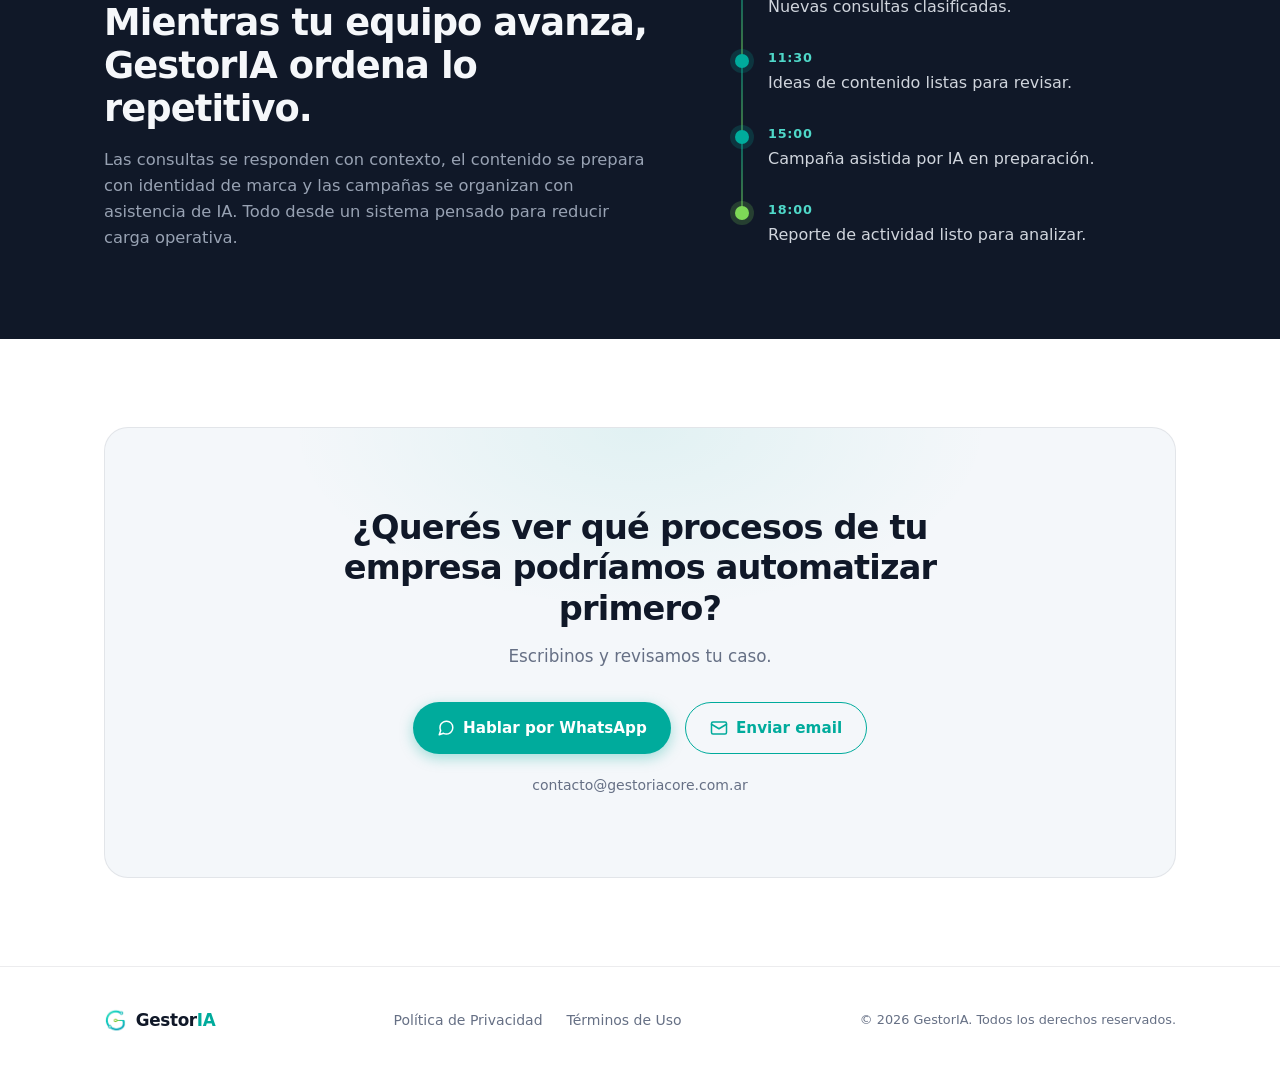
==== commit 9d28150a: "Add real WhatsApp number, contact email, and full legal content Replace placeholder WhatsApp number " ====
--- a/index.html
+++ b/index.html
@@ -40,7 +40,7 @@
           <button type="button" class="lang-btn" data-lang="en" aria-pressed="false">EN</button>
         </div>
         <a class="btn btn-primary btn-sm" target="_blank" rel="noopener noreferrer"
-           href="https://wa.me/549XXXXXXXXXX?text=Hola%20GestorIA%2C%20quiero%20automatizar%20procesos%20de%20mi%20empresa."
+           href="https://wa.me/5493624182059?text=Hola%20GestorIA%2C%20quiero%20automatizar%20procesos%20de%20mi%20empresa."
            data-i18n="header.cta">Contactar</a>
       </div>
     </div>
@@ -60,11 +60,11 @@
           <p class="hero-subtitle" data-i18n="hero.subtitle">GestorIA centraliza agentes de inteligencia artificial para responder mensajes, generar contenido y asistir campañas publicitarias sin que tu equipo tenga que lidiar con prompts, herramientas ni procesos técnicos.</p>
           <div class="hero-ctas">
             <a class="btn btn-primary" target="_blank" rel="noopener noreferrer"
-               href="https://wa.me/549XXXXXXXXXX?text=Hola%20GestorIA%2C%20quiero%20automatizar%20procesos%20de%20mi%20empresa.">
+               href="https://wa.me/5493624182059?text=Hola%20GestorIA%2C%20quiero%20automatizar%20procesos%20de%20mi%20empresa.">
               <svg class="btn-icon" viewBox="0 0 24 24" fill="none" stroke="currentColor" stroke-width="2" stroke-linecap="round" stroke-linejoin="round" aria-hidden="true"><path d="M21 11.5a8.38 8.38 0 0 1-.9 3.8 8.5 8.5 0 0 1-7.6 4.7 8.38 8.38 0 0 1-3.8-.9L3 21l1.9-5.7a8.38 8.38 0 0 1-.9-3.8 8.5 8.5 0 0 1 4.7-7.6 8.38 8.38 0 0 1 3.8-.9h.5a8.48 8.48 0 0 1 8 8v.5z"/></svg>
               <span data-i18n="hero.ctaWa">Hablar por WhatsApp</span>
             </a>
-            <a class="btn btn-secondary" href="mailto:stivenmonsalvo22@gmail.com">
+            <a class="btn btn-secondary" href="mailto:contacto@gestoriacore.com.ar">
               <svg class="btn-icon" viewBox="0 0 24 24" fill="none" stroke="currentColor" stroke-width="2" stroke-linecap="round" stroke-linejoin="round" aria-hidden="true"><rect x="2" y="4" width="20" height="16" rx="2"/><path d="m22 7-10 6L2 7"/></svg>
               <span data-i18n="hero.ctaEmail">Enviar email</span>
             </a>
@@ -290,16 +290,16 @@
           <p class="contact-text" data-i18n="contact.text">Escribinos y revisamos tu caso.</p>
           <div class="hero-ctas contact-ctas">
             <a class="btn btn-primary" target="_blank" rel="noopener noreferrer"
-               href="https://wa.me/549XXXXXXXXXX?text=Hola%20GestorIA%2C%20quiero%20automatizar%20procesos%20de%20mi%20empresa.">
+               href="https://wa.me/5493624182059?text=Hola%20GestorIA%2C%20quiero%20automatizar%20procesos%20de%20mi%20empresa.">
               <svg class="btn-icon" viewBox="0 0 24 24" fill="none" stroke="currentColor" stroke-width="2" stroke-linecap="round" stroke-linejoin="round" aria-hidden="true"><path d="M21 11.5a8.38 8.38 0 0 1-.9 3.8 8.5 8.5 0 0 1-7.6 4.7 8.38 8.38 0 0 1-3.8-.9L3 21l1.9-5.7a8.38 8.38 0 0 1-.9-3.8 8.5 8.5 0 0 1 4.7-7.6 8.38 8.38 0 0 1 3.8-.9h.5a8.48 8.48 0 0 1 8 8v.5z"/></svg>
               <span data-i18n="contact.wa">Hablar por WhatsApp</span>
             </a>
-            <a class="btn btn-outline" href="mailto:stivenmonsalvo22@gmail.com">
+            <a class="btn btn-outline" href="mailto:contacto@gestoriacore.com.ar">
               <svg class="btn-icon" viewBox="0 0 24 24" fill="none" stroke="currentColor" stroke-width="2" stroke-linecap="round" stroke-linejoin="round" aria-hidden="true"><rect x="2" y="4" width="20" height="16" rx="2"/><path d="m22 7-10 6L2 7"/></svg>
               <span data-i18n="contact.email">Enviar email</span>
             </a>
           </div>
-          <p class="contact-mail">stivenmonsalvo22@gmail.com</p>
+          <p class="contact-mail">contacto@gestoriacore.com.ar</p>
         </div>
       </div>
     </section>
